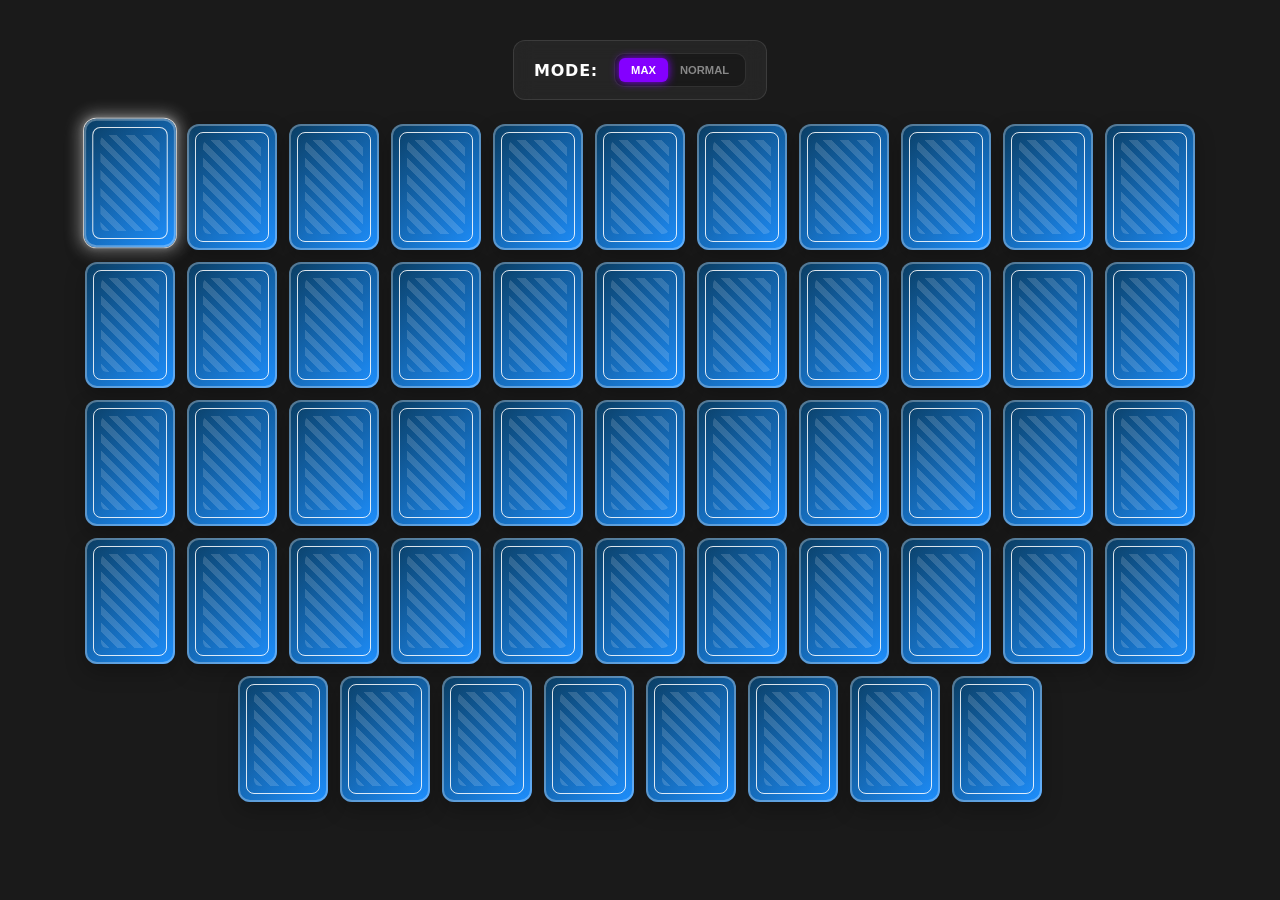
==== index.html @ 1b5a7172 "semi-removed imon leadearboard" ====
<!DOCTYPE html>
<html lang="en">
<head>
    <meta charset="UTF-8">
    <meta name="viewport" content="width=device-width, initial-scale=1.0">
    <title>Patiens</title>
    <script type="module" src="js/main.js?v=1.1.8"></script>
    <link rel="stylesheet" href="style.css?v=1.1.8">
</head>
<body>
    <div class="stats-bar">
        <div class="stat-item" style="flex-direction: row; gap: 8px; align-items: center;">
            <span class="stat-label" style="margin-right: 8px;">Mode:</span>
            <div class="strategy-picker">
                <button class="strat-btn active" data-strategy="max">MAX</button>
                <!-- <button class="strat-btn" data-strategy="imon">IMON</button> -->
                <button class="strat-btn" data-strategy="jorgen">NORMAL</button>
            </div>
        </div>
    </div>

    <div id="table" class="container"></div>

    <div class="container" style="margin-top: 20px;">
        <div id="leaderboard-max" class="stats-bar" style="display: none; flex-direction:column;">
            <span class="stat-label" style="margin-top: 10px;">Global Top 10 - Max</span>
            <table class="leaderboard-table" id="leaderboard-table-max">
                <thead>
                    <tr><th>Rank</th><th>Score</th><th>Name</th></tr>
                </thead>
                <tbody id="leaderboard-body-max"></tbody>
            </table>
        </div>

        <div id="leaderboard-jorgen" class="stats-bar" style="display: none; flex-direction:column;">
            <span class="stat-label" style="margin-top: 10px;">Global Top 10 - Normal</span>
            <table class="leaderboard-table" id="leaderboard-table-jorgen">
                <thead>
                    <tr><th>Rank</th><th>Score</th><th>Name</th></tr>
                </thead>
                <tbody id="leaderboard-body-jorgen"></tbody>
            </table>
        </div>
        
        <!-- <div id="leaderboard-imon" class="stats-bar" style="display: none; flex-direction:column;">
            <span class="stat-label" style="margin-top: 10px;">Global Top 10 - imon</span>
            <table class="leaderboard-table" id="leaderboard-table-imon">
                <thead>
                    <tr><th>Rank</th><th>Score</th><th>Name</th></tr>
                </thead>
                <tbody id="leaderboard-body-imon"></tbody>
            </table>
        </div> -->
    </div>

    <div id="game-over-modal" class="modal-overlay" style="display: none;">
        <div class="modal-content">
            <h2 class="stat-label" style="font-size: 1.5rem; color: #fff;">Game Over</h2>
        
            <div class="modal-stats">
                <div class="stat-item">
                    <span class="stat-label">Final Score</span>
                    <span id="modal-score" class="stat-value">0</span>
                </div>
                <div class="stat-item">
                    <span class="stat-label">Player Name</span>
                    <input type="text" id="player-name" class="modal-input" placeholder="Enter Alias..." maxlength="15">
                </div>
            </div>
    
            <button id="modal-reset-btn" class="primary-btn">Play Again</button>
        </div>
    </div>
</body>
</html>
---- style.css ----
/* ==========================================================================
   1. VARIABLES
   ========================================================================== */
:root {
    --bg-color: #1a1a1a;
    --accent-color: #ffffff;
    --muted-color: #888888;
    --glass-bg: rgba(255, 255, 255, 0.05);
    --action-color: #8400ff;
}

/* ==========================================================================
   2. GLOBAL / BASE STYLES
   ========================================================================== */
body {
    background-color: var(--bg-color);
    color: var(--accent-color);
    font-family: 'Inter', system-ui, sans-serif;
    margin: 0;
    padding: 16px;
    display: flex;
    flex-direction: column;
    align-items: center;
}

@media (min-width: 768px) {
    body {
        padding: 40px 84px;
    }
}

/* ==========================================================================
   3. LAYOUT CONTAINERS
   ========================================================================== */
.container {
    display: flex;
    flex-wrap: wrap;
    gap: 12px;
    justify-content: center;
    width: 100%;
    max-width: 1800px;
}

/* ==========================================================================
   4. CARD COMPONENTS
   ========================================================================== */
/* Responsivity for Card Wrappers */
.card-wrapper { width: 60px; height: 84px; }
@media (min-width: 576px)  { .card-wrapper { width: 70px; height: 98px; } }
@media (min-width: 768px)  { .card-wrapper { width: 80px; height: 112px; } }
@media (min-width: 992px)  { .card-wrapper { width: 90px; height: 126px; } }
@media (min-width: 1200px) { .card-wrapper { width: 90px; height: 126px; } }
@media (min-width: 1800px) { .card-wrapper { width: 120px; height: 167px; } }

.card {
    width: 100%;
    height: 100%;
    border-radius: 12px;
    box-shadow: 0 8px 20px rgba(0,0,0,0.25), inset 0 0 0 2px rgba(255,255,255,0.3);
    position: relative;
    overflow: hidden;
}

.card.back {
    background: linear-gradient(135deg, #0a3d62, #1e90ff);
}

.card.back::before {
    content: "";
    position: absolute;
    inset: 8px;
    border-radius: 8px;
    border: 1px solid rgba(255,255,255,0.85);
}

.card.back::after {
    content: "";
    position: absolute;
    inset: 16px;
    background: repeating-linear-gradient(
        45deg,
        rgba(255,255,255,0.15),
        rgba(255,255,255,0.15) 6px,
        transparent 6px,
        transparent 12px
    );
    border-radius: 6px;
}

.glow {
    cursor: pointer;
    box-shadow: 0 0 15px 5px rgba(255, 255, 255, 0.4),

                0 0 5px 2px rgba(255, 255, 255, 0.2);

    outline: 1px solid rgba(255, 255, 255, 0.8);
    border-radius: 12px;
    transform: translateY(-4px) scale(1.02);
    transition: transform 0.2s ease, box-shadow 0.2s ease;
    z-index: 10;
}

/* Interaction State */
.card:hover {
    animation: forwards ease-in card-hover 100ms;
}

/* ==========================================================================
   5. STATS & INTERFACE
   ========================================================================== */
.stats-bar {
    align-items: center;
    display: flex;
    flex-wrap: wrap;
    gap: 16px;
    padding: 12px 20px;
    background: var(--glass-bg);
    border: 1px solid rgba(255, 255, 255, 0.1);
    border-radius: 12px;
    width: 100%;
    max-width: fit-content;
    backdrop-filter: blur(10px);
    margin-bottom: 24px;
    box-sizing: border-box;
}

.stat-item {
    display: flex;
    flex-direction: column;
    gap: 2px;
}

.stat-label {
    font-size: 0.7rem;
    text-transform: uppercase;
    letter-spacing: 0.05rem;
    color: var(--muted-color);
    font-weight: 600;
}

.stat-value {
    font-size: 1.5rem;
    font-weight: 400;
    font-variant-numeric: tabular-nums;
}

/* Strategy Picker */
.strategy-picker {
    display: flex;
    background: rgba(0, 0, 0, 0.3);
    padding: 4px;
    border-radius: 10px;
    border: 1px solid rgba(255, 255, 255, 0.1);
}

.strat-btn {
    background: transparent;
    border: none;
    color: var(--muted-color);
    padding: 6px 12px;
    border-radius: 6px;
    cursor: pointer;
    font-size: 0.7rem;
    font-weight: 700;
    text-transform: uppercase;
    transition: all 0.2s ease;
}

.strat-btn:hover { color: var(--accent-color); }

.strat-btn.active {
    background: var(--action-color);
    color: white;
    box-shadow: 0 0 10px var(--action-color);
}

/* ==========================================================================
   6. TABLES / LEADERBOARD
   ========================================================================== */

/* This allows the leaderboard to expand */
/* ==========================================================================
   6. TABLES / LEADERBOARD (REFINED)
   ========================================================================== */

/* ==========================================================================
   6. TABLES / LEADERBOARD (MINION POLISH)
   ========================================================================== */

#leaderboard-max, 
#leaderboard-jorgen, 
#leaderboard-imon {
    flex: 1 1 320px; 
    max-width: 480px; 
    width: 100%;      
    padding: 0; /* Removed padding to let header go edge-to-edge */
    overflow: hidden; /* Clips the table corners to the border-radius */
    border: 1px solid rgba(255, 255, 255, 0.1);
    background: rgba(20, 20, 20, 0.6);
}

.stat-label {
    font-size: 1rem;
    text-transform: uppercase;
    letter-spacing: 0.05rem;
    color: var(--accent-color);
    font-weight: 600;
}

.leaderboard-table {
    width: 100%;
    border-collapse: collapse;
    font-size: 0.95rem;
}

/* Table Header Row */
.leaderboard-table th {
    background: rgba(0, 0, 0, 0.2);
    color: var(--muted-color);
    font-size: 0.75rem;
    font-weight: 700;
    text-transform: uppercase;
    letter-spacing: 1px;
    padding: 12px 16px;
    text-align: left;
    border-bottom: 1px solid rgba(255, 255, 255, 0.1);
}

/* Table Data Cells */
.leaderboard-table td {
    padding: 14px 16px;
    color: var(--accent-color);
    border-bottom: 1px solid rgba(255, 255, 255, 0.03);
}

/* Zebra Striping for better readability */
.leaderboard-table tbody tr:nth-child(even) {
    background: rgba(255, 255, 255, 0.02);
}

/* Row hover effect (The "Minion" touch) */
.leaderboard-table tbody tr:hover {
    background: rgba(255, 255, 255, 0.05);
    transition: background 0.2s ease;
}

/* Specific Cell Styling */
.row-name {
    font-weight: 500;
    max-width: 150px;
    overflow: hidden;
    text-overflow: ellipsis;
    white-space: nowrap;
}

.row-score {
    font-family: 'JetBrains Mono', 'Courier New', monospace; /* Professional look */
    font-weight: 400;
    opacity: 0.9;
}

/* Rank column (First column) styling */
.leaderboard-table td:first-child {
    color: var(--muted-color);
    font-weight: 700;
    width: 40px;
}

/* ==========================================================================
   7. MODALS & OVERLAYS
   ========================================================================== */
.modal-overlay {
    position: fixed;
    inset: 0;
    background: rgba(0, 0, 0, 0.7);
    backdrop-filter: blur(8px);
    display: flex;
    justify-content: center;
    align-items: center;
    z-index: 1000;
    animation: fadeIn 0.3s ease;
}

.modal-content {
    background: var(--bg-color);
    border: 1px solid rgba(255, 255, 255, 0.1);
    padding: 40px;
    border-radius: 20px;
    text-align: center;
    box-shadow: 0 20px 40px rgba(0,0,0,0.4);
    min-width: 300px;
}

.modal-stats {
    margin: 30px 0;
    display: flex;
    flex-direction: column;
    gap: 20px;
}

.modal-input {
    background: var(--glass-bg);
    border: 1px solid rgba(255, 255, 255, 0.1);
    color: var(--accent-color);
    padding: 12px;
    border-radius: 8px;
    font-family: inherit;
    font-size: 1rem;
    text-align: center;
    outline: none;
    transition: border-color 0.2s ease, box-shadow 0.2s ease;
}

.modal-input:focus {
    border-color: rgba(255, 255, 255, 0.3);
    box-shadow: 0 0 10px rgba(255, 255, 255, 0.05);
}

.modal-input::placeholder {
    color: var(--muted-color);
    opacity: 0.5;
}

.primary-btn {
    background: #fff;
    color: #000;
    border: none;
    padding: 12px 30px;
    border-radius: 8px;
    font-weight: 600;
    cursor: pointer;
    transition: transform 0.2s ease, opacity 0.2s ease;
}

.primary-btn:hover {
    transform: scale(1.05);
    opacity: 0.9;
}

/* ==========================================================================
   8. ANIMATIONS
   ========================================================================== */
@keyframes card-hover {
    100% { transform: scale(1.1); }
}

@keyframes fadeIn {
    from { opacity: 0; }
    to { opacity: 1; }
}
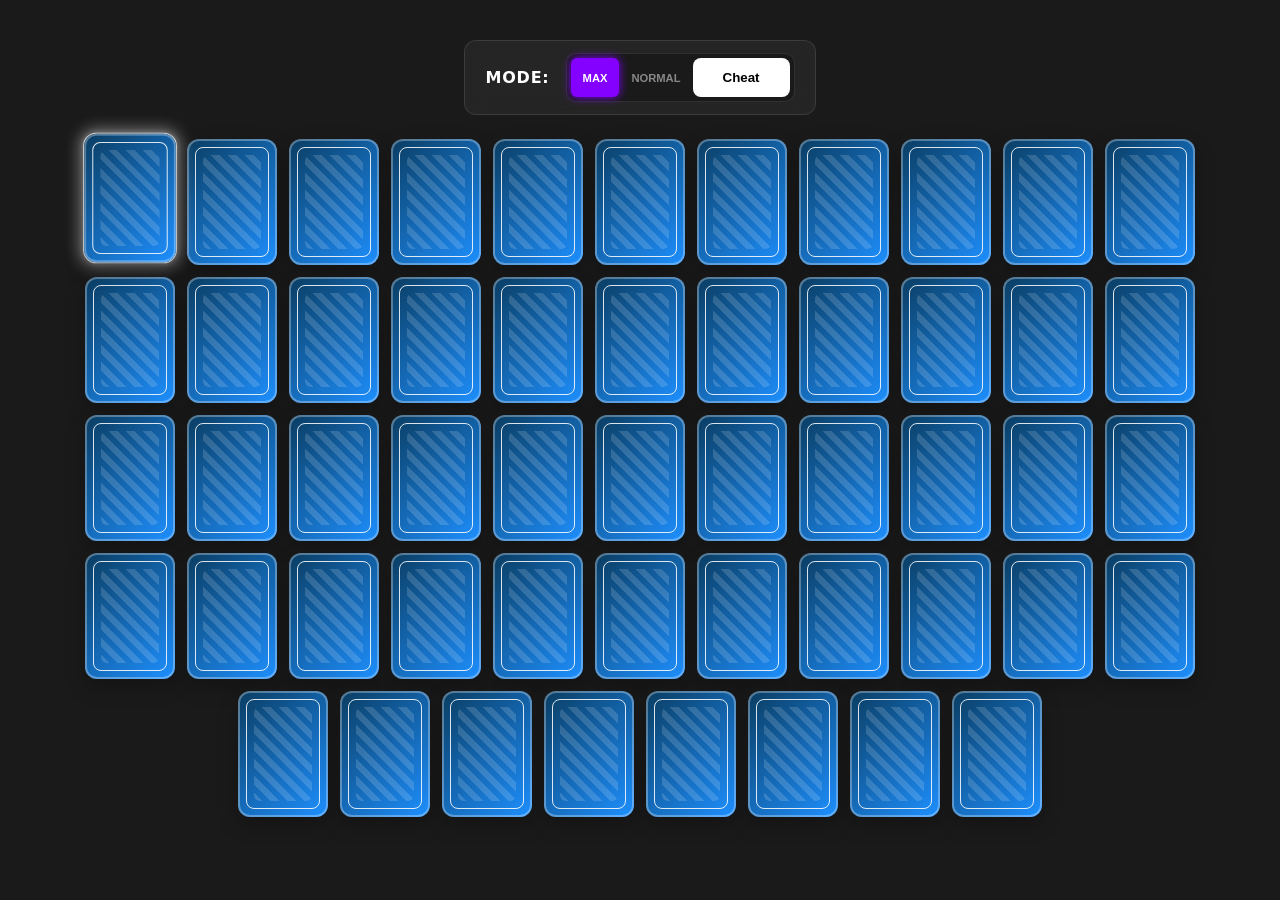
==== commit b6876975: "cheater" ====
--- a/index.html
+++ b/index.html
@@ -15,6 +15,7 @@
                 <button class="strat-btn active" data-strategy="max">MAX</button>
                 <!-- <button class="strat-btn" data-strategy="imon">IMON</button> -->
                 <button class="strat-btn" data-strategy="jorgen">NORMAL</button>
+                <button id="cheat" class="primary-btn">Cheat</button>
             </div>
         </div>
     </div>
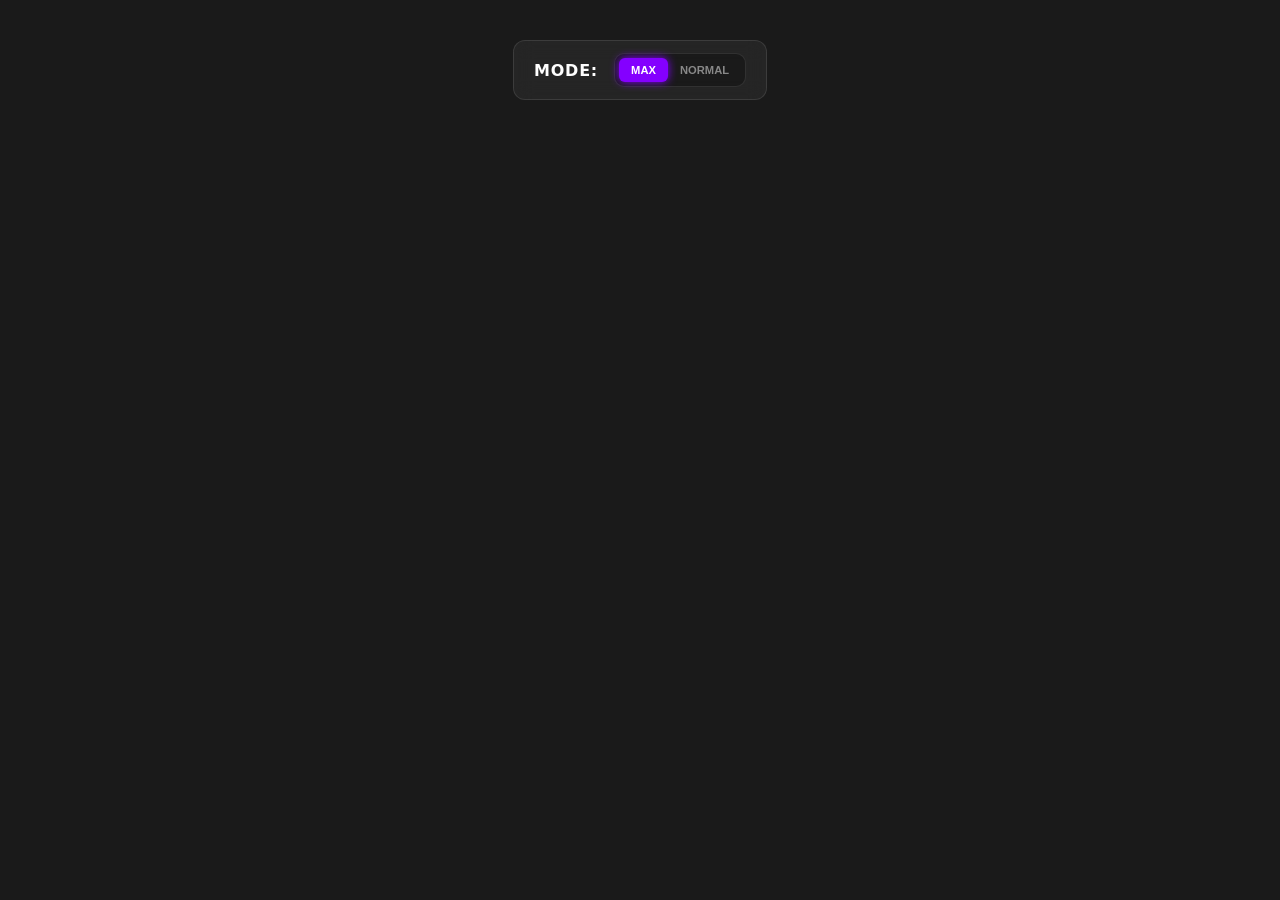
==== commit ef28bf93: "removed cheat" ====
--- a/index.html
+++ b/index.html
@@ -4,8 +4,8 @@
     <meta charset="UTF-8">
     <meta name="viewport" content="width=device-width, initial-scale=1.0">
     <title>Patiens</title>
-    <script type="module" src="js/main.js?v=1.1.8"></script>
-    <link rel="stylesheet" href="style.css?v=1.1.8">
+    <script type="module" src="js/main.js?v=1.2.0"></script>
+    <link rel="stylesheet" href="style.css?v=1.2.0">
 </head>
 <body>
     <div class="stats-bar">
@@ -15,7 +15,6 @@
                 <button class="strat-btn active" data-strategy="max">MAX</button>
                 <!-- <button class="strat-btn" data-strategy="imon">IMON</button> -->
                 <button class="strat-btn" data-strategy="jorgen">NORMAL</button>
-                <button id="cheat" class="primary-btn">Cheat</button>
             </div>
         </div>
     </div>
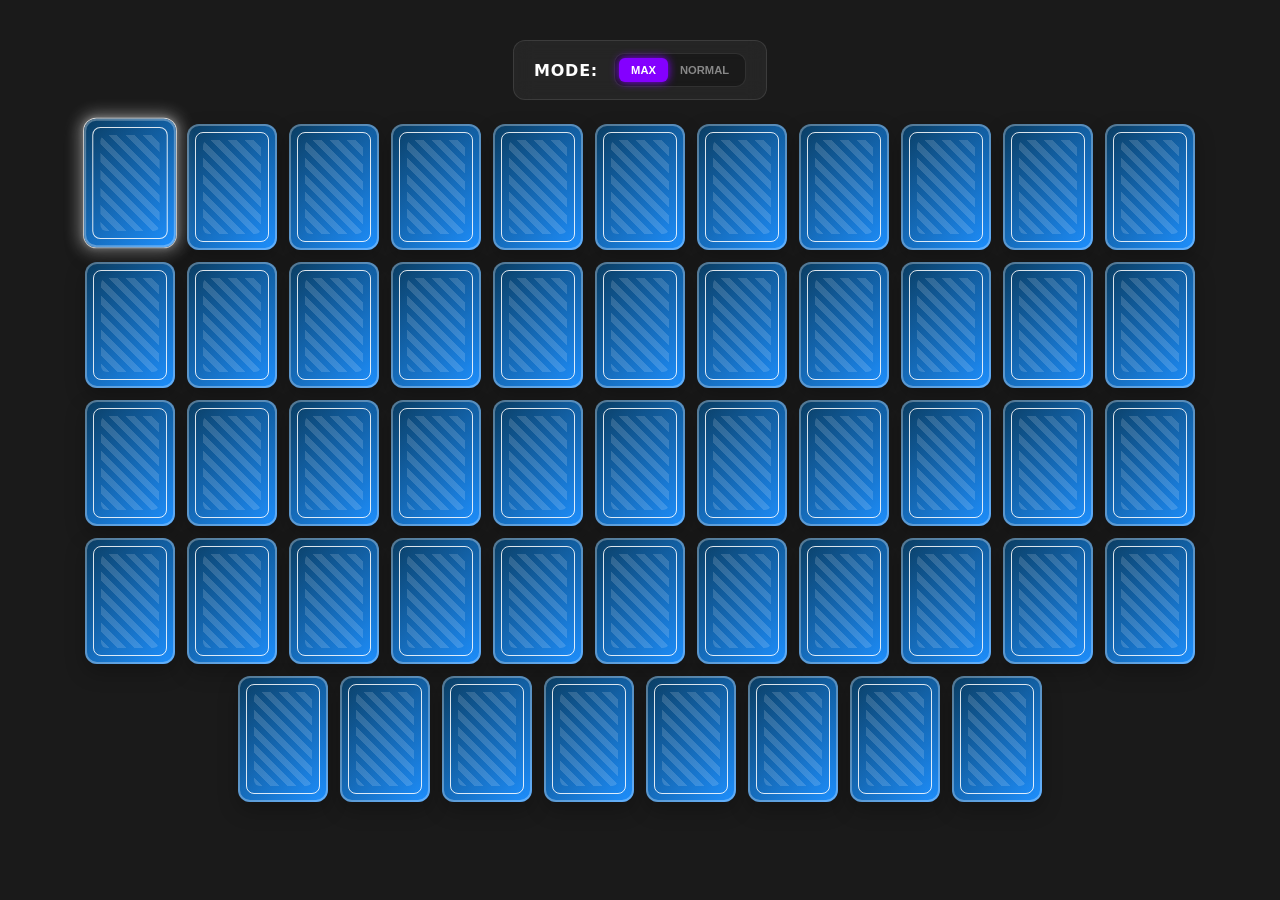
==== commit 5feed391: "cheater" ====
--- a/index.html
+++ b/index.html
@@ -4,8 +4,8 @@
     <meta charset="UTF-8">
     <meta name="viewport" content="width=device-width, initial-scale=1.0">
     <title>Patiens</title>
-    <script type="module" src="js/main.js?v=1.2.0"></script>
-    <link rel="stylesheet" href="style.css?v=1.2.0">
+    <script type="module" src="js/main.js?v=1.2.1"></script>
+    <link rel="stylesheet" href="style.css?v=1.2.1">
 </head>
 <body>
     <div class="stats-bar">
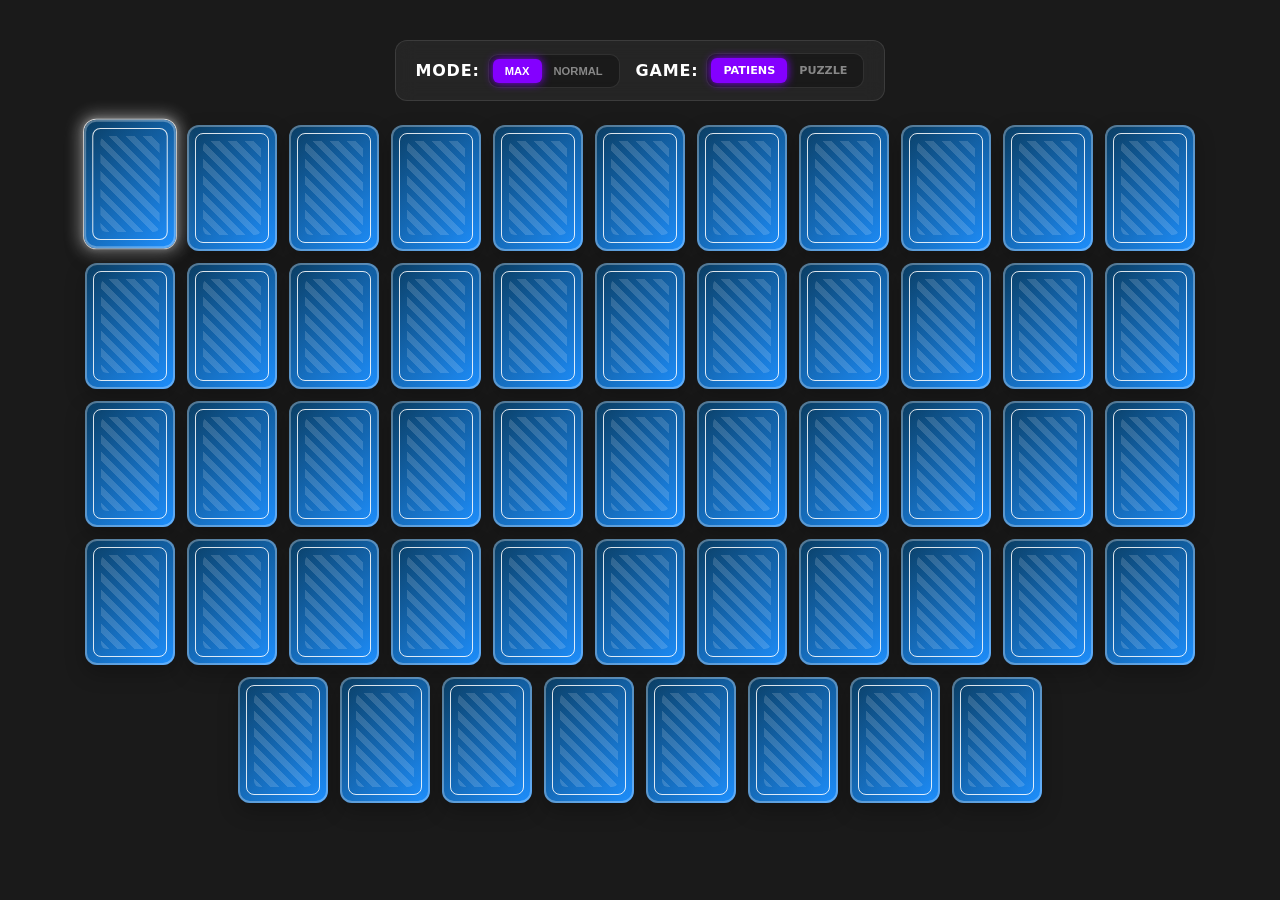
==== commit f22eb856: "puzzle game" ====
--- a/index.html
+++ b/index.html
@@ -4,17 +4,22 @@
     <meta charset="UTF-8">
     <meta name="viewport" content="width=device-width, initial-scale=1.0">
     <title>Patiens</title>
-    <script type="module" src="js/main.js?v=1.2.1"></script>
+    <script type="module" src="card/main.js?v=1.2.1"></script>
     <link rel="stylesheet" href="style.css?v=1.2.1">
 </head>
 <body>
     <div class="stats-bar">
         <div class="stat-item" style="flex-direction: row; gap: 8px; align-items: center;">
-            <span class="stat-label" style="margin-right: 8px;">Mode:</span>
+            <span class="stat-label">Mode:</span>
             <div class="strategy-picker">
                 <button class="strat-btn active" data-strategy="max">MAX</button>
                 <!-- <button class="strat-btn" data-strategy="imon">IMON</button> -->
                 <button class="strat-btn" data-strategy="jorgen">NORMAL</button>
+            </div>
+            <span class="stat-label" style="margin-left: 8px;">Game:</span>
+            <div class="strategy-picker">
+                <a href="index.html" class="strat-btn2 active" style="text-decoration: none;">Patiens</a>
+                <a href="puzzle.html" class="strat-btn2" style="text-decoration: none;">Puzzle</a>
             </div>
         </div>
     </div>
--- a/style.css
+++ b/style.css
@@ -166,7 +166,23 @@
     transition: all 0.2s ease;
 }
 
+.strat-btn2 {
+    background: transparent;
+    border: none;
+    color: var(--muted-color);
+    padding: 6px 12px;
+    border-radius: 6px;
+    cursor: pointer;
+    font-size: 0.7rem;
+    font-weight: 700;
+    text-transform: uppercase;
+    transition: all 0.2s ease;
+}
+
 .strat-btn:hover { color: var(--accent-color); }
+
+.strat-btn2:hover { color: var(--accent-color); }
+
 
 .strat-btn.active {
     background: var(--action-color);
@@ -174,14 +190,12 @@
     box-shadow: 0 0 10px var(--action-color);
 }
 
-/* ==========================================================================
-   6. TABLES / LEADERBOARD
-   ========================================================================== */
-
-/* This allows the leaderboard to expand */
-/* ==========================================================================
-   6. TABLES / LEADERBOARD (REFINED)
-   ========================================================================== */
+.strat-btn2.active {
+    background: var(--action-color);
+    color: white;
+    box-shadow: 0 0 10px var(--action-color);
+}
+
 
 /* ==========================================================================
    6. TABLES / LEADERBOARD (MINION POLISH)
@@ -347,4 +361,139 @@
 @keyframes fadeIn {
     from { opacity: 0; }
     to { opacity: 1; }
-}+}
+
+/* ==========================================================================
+   9. PUZZLE GRID RESTORATION
+   ========================================================================== */
+#puzzle-container {
+    position: relative;
+    width: 100%;
+    min-height: 90vh;
+    display: flex;
+    flex-direction: column;
+    align-items: center;
+}
+
+.board {
+    margin-top: 80px;
+    display: flex;
+    flex-direction: column;
+    gap: 0; /* Original overlap logic */
+    width: fit-content;
+}
+
+.row {
+    display: flex;
+    justify-content: space-between;
+    gap: 50px;
+}
+
+/* This creates the interlocking diamond effect from your original main.css */
+.row.middle {
+    margin: -30px 0; 
+    justify-content: center;
+    gap: 50px;
+}
+
+.zone {
+    background-color: var(--glass-bg);
+    height: 110px;
+    width: 110px;
+    box-shadow: inset 0px 0px 15px rgba(0,0,0,0.5);
+    border: 1px solid rgba(255, 255, 255, 0.1);
+    transform: rotate(45deg);
+    display: flex;
+    align-items: center;
+    justify-content: center;
+}
+
+/* Ensure the game pieces match the zone rotation */
+.square {
+    height: 100px;
+    width: 100px;
+    border-radius: 8px;
+    position: fixed; /* For dragging */
+    background-color: #111;
+    display: grid;
+    grid-template-columns: repeat(2, 1fr);
+    align-items: center;
+    justify-items: center;
+    transform: rotate(45deg); 
+    border: 1px solid rgba(255, 255, 255, 0.2);
+    cursor: move;
+    z-index: 5;
+}
+
+/* Fix for when squares are "dropped" into zones */
+.zone .square {
+    position: static !important;
+    transform: rotate(0deg) !important; /* Counter-rotates so dots stay upright */
+}
+
+.dot {
+    border-radius: 50%;
+    height: 25px;
+    width: 25px;
+}
+
+.btn-sm {
+    position: absolute;
+    background: var(--action-color);
+    color: white;
+    border: none;
+    border-radius: 4px;
+    cursor: pointer;
+    font-size: 10px;
+    z-index: 10;
+}
+
+/* ==========================================================================
+   10. DOTS & BUTTONS RESTORATION
+   ========================================================================== */
+/* style.css - Puzzle UI Restoration */
+
+.square {
+    display: grid !important;
+    grid-template-columns: 1fr 1fr;
+    grid-template-rows: 1fr 1fr;
+    gap: 8px;
+    padding: 12px;
+    box-sizing: border-box;
+    overflow: visible !important; /* Critical for rotation buttons */
+    background-color: #000 !important;
+    border: 2px solid rgba(255, 255, 255, 0.1);
+    z-index: 100;
+}
+
+/* Rotation Buttons */
+.btn-sm {
+    position: absolute;
+    top: -25px;
+    background: var(--action-color);
+    color: white;
+    border: none;
+    border-radius: 4px;
+    padding: 2px 10px;
+    cursor: pointer;
+    font-size: 14px;
+    font-weight: bold;
+    box-shadow: 0 4px 10px rgba(0,0,0,0.3);
+}
+
+.btn-sm:first-of-type { left: 0; }
+.btn-sm:last-of-type { right: 0; }
+
+/* Puzzle Dots */
+.dot {
+    width: 100%;
+    height: 100%;
+    min-width: 25px;
+    min-height: 25px;
+    border-radius: 50%;
+}
+
+.red    { background-color: #ff4757; box-shadow: 0 0 10px #ff4757; }
+.blue   { background-color: #2e86de; box-shadow: 0 0 10px #2e86de; }
+.green  { background-color: #2ed573; box-shadow: 0 0 10px #2ed573; }
+.yellow { background-color: #ffa502; box-shadow: 0 0 10px #ffa502; }
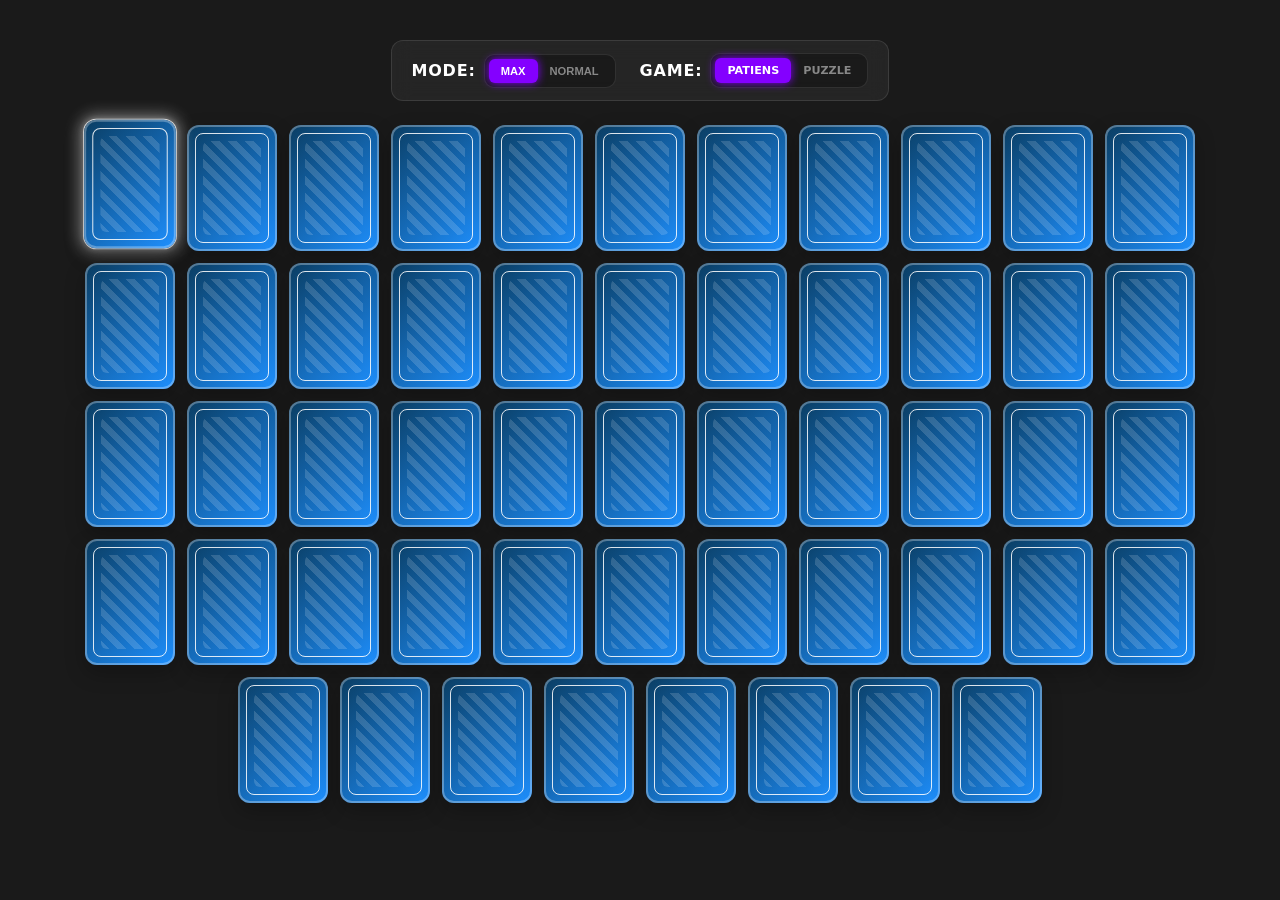
==== commit ff8f7ec6: "tweaking" ====
--- a/index.html
+++ b/index.html
@@ -8,7 +8,7 @@
     <link rel="stylesheet" href="style.css?v=1.2.1">
 </head>
 <body>
-    <div class="stats-bar">
+    <div class="stats-bar" style="justify-content: center;">
         <div class="stat-item" style="flex-direction: row; gap: 8px; align-items: center;">
             <span class="stat-label">Mode:</span>
             <div class="strategy-picker">
@@ -16,6 +16,8 @@
                 <!-- <button class="strat-btn" data-strategy="imon">IMON</button> -->
                 <button class="strat-btn" data-strategy="jorgen">NORMAL</button>
             </div>
+        </div>
+        <div class="stat-item" style="flex-direction: row; gap: 8px; align-items: center;">
             <span class="stat-label" style="margin-left: 8px;">Game:</span>
             <div class="strategy-picker">
                 <a href="index.html" class="strat-btn2 active" style="text-decoration: none;">Patiens</a>
